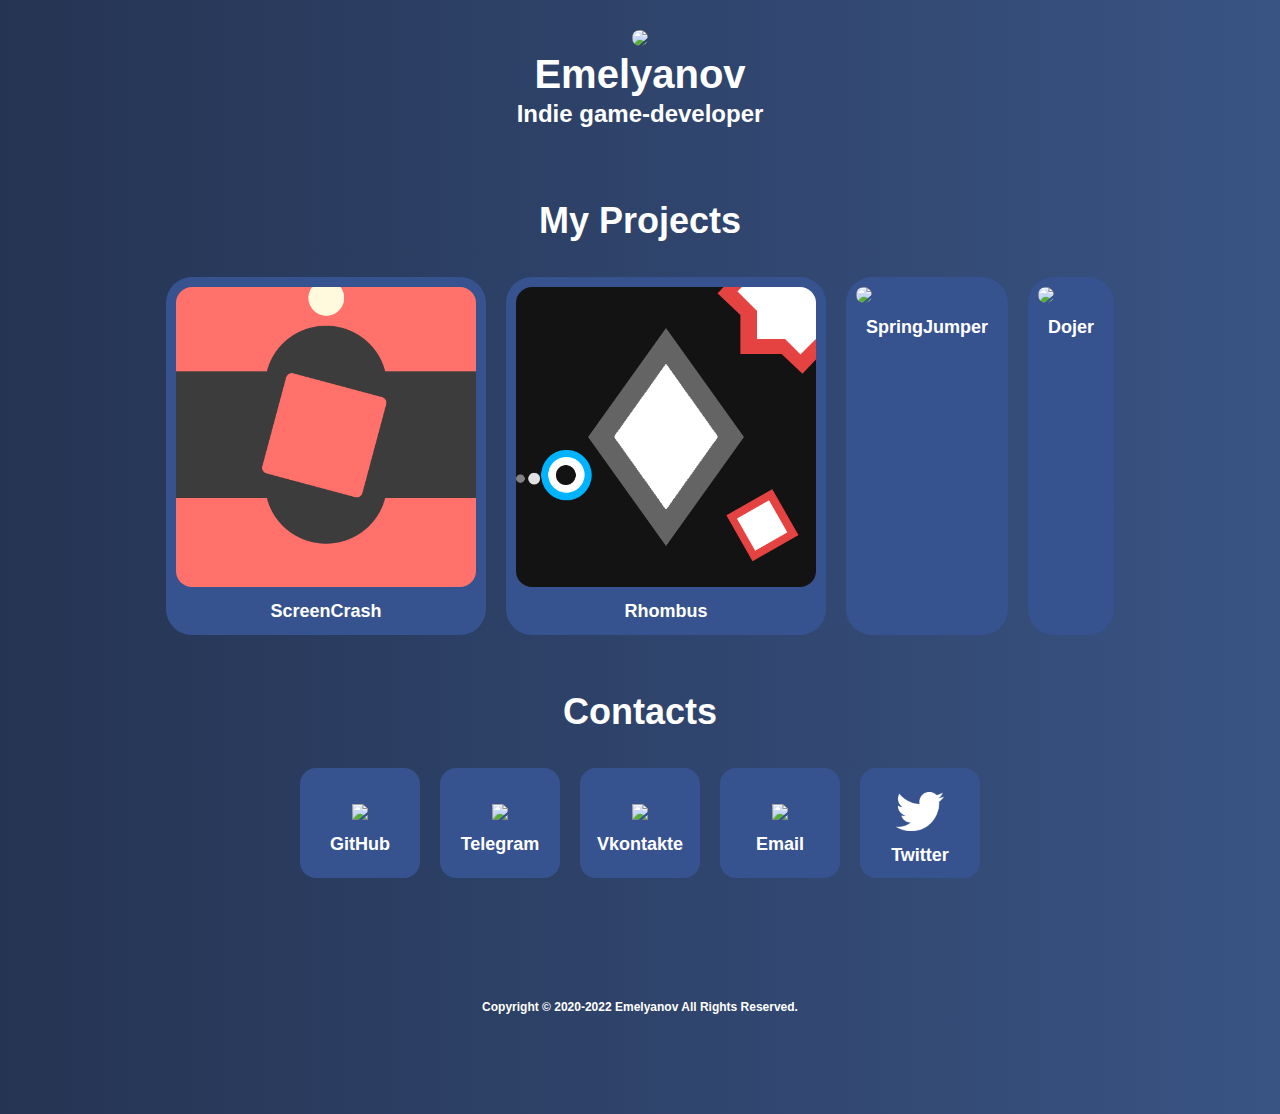
==== index.html @ 0a596e5a "Rename main.html to index.html" ====
<!DOCTYPE html>
<html lang="en">
<head>
    <meta charset="UTF-8">
    <meta http-equiv="X-UA-Compatible" content="IE=edge">
    <meta name="viewport" content="width=device-width, initial-scale=1.0">
    <link rel="shortcut icon" href="img/favicon.ico" type="image/x-icon">
    <link rel="stylesheet" href="css/main.css">
    <title>EmelyanovDev</title>
</head>
<body>
    <div class="wrapper">
        <header class="header">
            <img src="img/MainIcon.png" class="header--item"/>
            <h1 class="header--item">Emelyanov</h1>
            <h3 class="header--item">Indie game-developer</h3>
        </header>
        <main>
            <div class="headline">
                <h2>My Projects</h2>
            </div>
            <section class="content">
                <div class="content--item">
                    <a href="https://play.google.com/store/apps/details?id=com.DefaultCompany.ScreenCrash" target="_blank">
                        <img src="img/ScreenCrash.png"/>
                        <h4>ScreenCrash</h4>
                    </a>
                </div>
                <div class="content--item">
                    <a href="https://play.google.com/store/apps/details?id=com.DefaultCompany.Rhombus" target="_blank">
                        <img src="img/Rhombus.png"/>
                        <h4>Rhombus</h4>
                    </a>
                </div>
                <div class="content--item">
                    <a href="https://play.google.com/store/apps/details?id=com.Emelyanov.SpringJumper" target="_blank">
                        <img src="img/SpringJumper.png"/>
                        <h4>SpringJumper</h4>
                    </a>
                </div>
                <div class="content--item">
                    <a href="https://play.google.com/store/apps/details?id=com.Emelyanov.Dojer" target="_blank">
                        <img src="img/Dojer.png"/>
                        <h4>Dojer</h4>
                    </a>
                </div>
            </section>
            
        </main>
        <footer>
            <div class="headline">
                <h2>Contacts</h2>
            </div>
            <section class="contact">
                <div class="contact--item">
                    <a href="https://github.com/EmelyanovDev" target="_blank">
                        <img src="img/GithubWhite.png"/>
                        <h4>GitHub</h4>
                    </a>
                </div>
                <div class="contact--item">
                    <a href="https://t.me/emelyanovDev" target="_blank">
                        <img src="img/TelegramWhite.png"/>
                        <h4>Telegram</h4>
                    </a>
                </div>
                <div class="contact--item">
                    <a href="https://vk.com/emelyanovdev" target="_blank">
                        <img src="img/VkWhite.png"/>
                        <h4>Vkontakte</h4>
                    </a>
                </div>
                <div class="contact--item">
                    <a href="mailto:emelyanovgamedev@gmail.com" target="_blank">
                        <img src="img/GmailWhite.png"/>
                        <h4>Email</h4>
                    </a>
                </div>
                <div class="contact--item">
                    <a href="https://twitter.com/EmelyanovDev" target="_blank">
                        <img src="img/twitter.png"/>
                        <h4>Twitter</h4>
                    </a>
                </div>
            </section>
            <div class="copyright">
                <span>Copyright © 2020-2022 Emelyanov All Rights Reserved.</span>
            </div>
        </footer>
    </div>
</body>
</html>
---- css/main.css ----
@font-face {
  font-family: 'M PLUS Rounded 1c';
  font-style: normal;
  font-weight: 700;
  font-display: swap;
  src: url(https://fonts.gstatic.com/s/mplusrounded1c/v10/VdGBAYIAV6gnpUpoWwNkYvrugw9RuM064ZsK.ttf) format('truetype');
}
/*************************** Сброс стилей *****************************/
html,
body,
div,
span,
object,
iframe,
h1,
h2,
h3,
h4,
h5,
h6,
p,
blockquote,
pre,
abbr,
address,
cite,
code,
del,
dfn,
em,
img,
ins,
kbd,
q,
samp,
small,
strong,
sub,
sup,
var,
b,
i,
dl,
dt,
dd,
ol,
ul,
li,
fieldset,
form,
label,
legend,
table,
caption,
tbody,
tfoot,
thead,
tr,
th,
td,
article,
aside,
canvas,
details,
figcaption,
figure,
footer,
header,
menu,
nav,
section,
summary,
time,
mark,
audio,
video {
  margin: 0;
  padding: 0;
  border: 0;
  outline: 0;
  font-size: 100%;
  background: transparent;
}
body {
  line-height: 1;
  background-color: #222;
}
article,
aside,
details,
figcaption,
figure,
footer,
header,
menu,
nav,
section {
  display: block;
}
nav ul {
  list-style: none;
}
blockquote,
q {
  quotes: none;
}
blockquote:before,
blockquote:after,
q:before,
q:after {
  content: '';
}
a {
  margin: 0;
  padding: 0;
  font-size: 100%;
  vertical-align: baseline;
  background: transparent;
  text-decoration: none;
  color: black;
}
body {
  background: linear-gradient(90deg, #253453 0%, #395383 100%);
}
.wrapper {
  max-width: 1200px;
  margin: 30px auto 100px auto;
  display: flex;
  flex-direction: column;
}
.header {
  margin-bottom: 30px;
  display: flex;
  flex-direction: column;
  justify-content: center;
}
.header > img {
  max-width: 128px;
  max-height: 128px;
  border-radius: 16px;
}
.header--item {
  align-self: center;
  margin-bottom: 8px;
}

h1 {
  font-family: 'M PLUS Rounded 1c', sans-serif;
  font-weight: 700;
  font-size: 40px;
  font-style: none;
  color: #fff;
}
h2 {
  font-family: 'M PLUS Rounded 1c', sans-serif;
  font-weight: 700;
  font-size: 36px;
  font-style: none;
  color: #fff;
}
h3 {
  font-family: 'M PLUS Rounded 1c', sans-serif;
  font-weight: 700;
  font-size: 24px;
  font-style: none;
  color: #fff;
}
h4 {
  font-family: 'M PLUS Rounded 1c', sans-serif;
  font-weight: 700;
  font-size: 18px;
  font-style: none;
  color: #fff;
}
.headline {
  padding: 9px 0 8px 0;
  border-radius: 16px;
  margin: 30px 0 10px 0;
  text-align: center;
}
.content {
  padding: 10px;
  display: flex;
  flex-wrap: wrap;
  justify-content: center;
}
.content--item {
  background-color: rgba(55, 83, 143, 1);
  padding: 10px;
  margin: 10px;
  border-radius: 26px;
  transition: 0.1s;
}
.content--item:hover {
  background-color: rgba(55, 83, 143, 0.5);
}
.content--item > a > img {
  border-radius: 16px;
  max-width: 300px;
  max-height: 300px;
}
.content--item > a > h4 {
  margin: 12px 10px 5px 10px;
  text-align: center;
}
.contact {
  padding: 10px;
  display: flex;
  flex-wrap: wrap;
  justify-content: center;
}
.contact--item {
  background-color: rgba(55, 83, 143, 1);
  border-radius: 16px;
  width: 120px;
  height: 110px;
  margin: 10px;
  display: flex;
  flex-direction: column;
  justify-content: center;
  transition: 0.1s;
}
.contact--item > a {
  display: flex;
  flex-direction: column;
  justify-content: center;
  padding: 10px;
}
.contact--item:hover{
  background-color: rgba(55, 83, 143, 0.5);
}
.contact--item > a > img {
  max-width: 48px;
  max-height: 48px;
  padding: 10px;
  align-self: center;
}
.contact--item > a > h4 {
  margin-top: 5px;
  align-self: center;
}
.copyright {
  text-align: center;
  margin-top: 100px ;
}
.copyright > span {
  font-family: 'M PLUS Rounded 1c', sans-serif;
  font-weight: 700;
  font-size: 12px;
  font-style: none;
  color: #fff;
}
/*# sourceMappingURL=main.css.map */
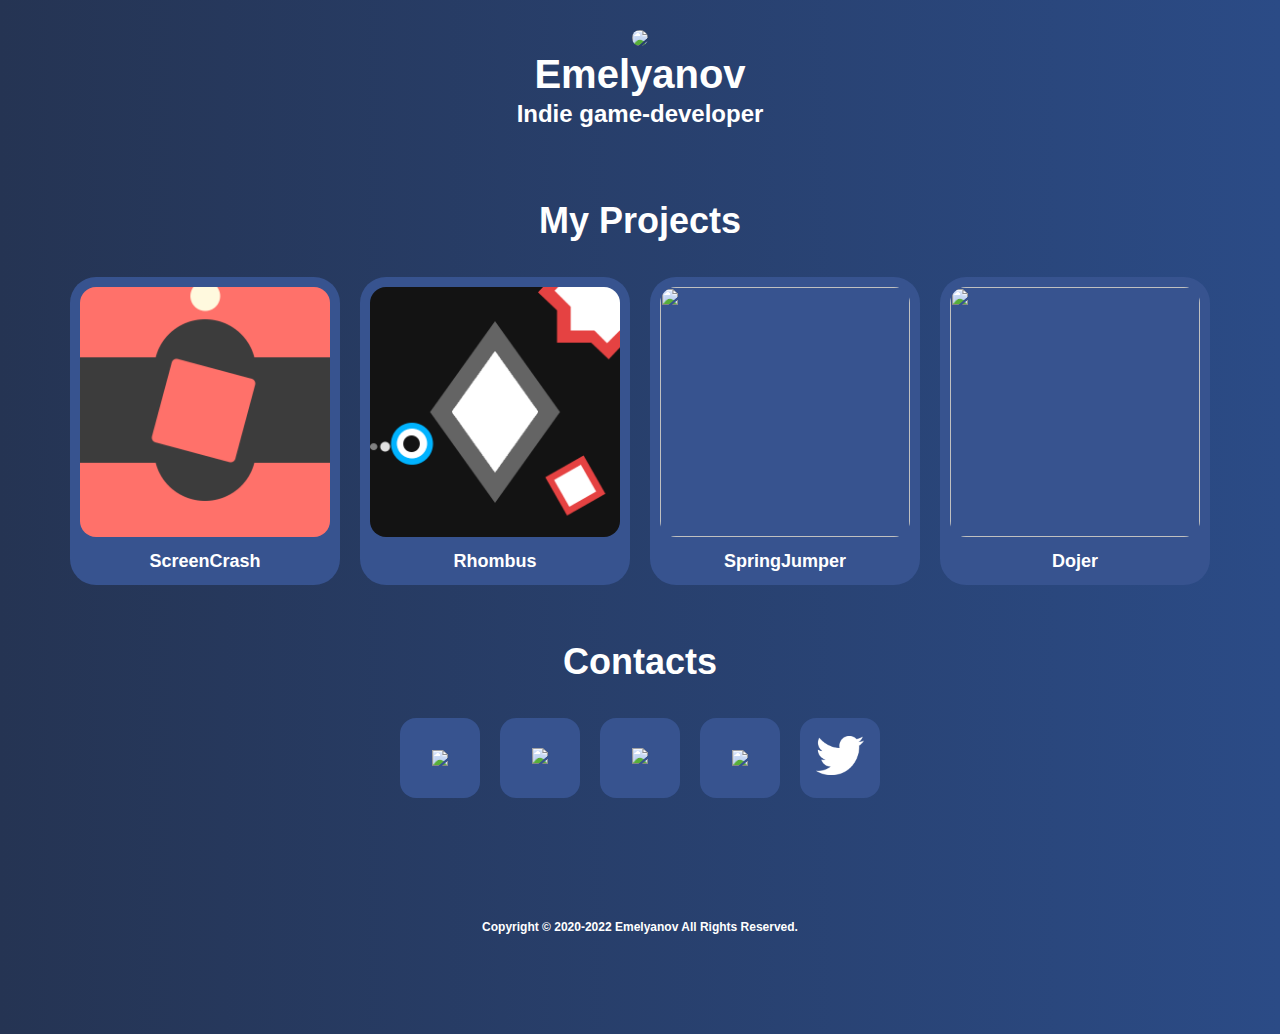
==== commit 04d109d4: "Remove contacts names" ====
--- a/index.html
+++ b/index.html
@@ -55,31 +55,31 @@
                 <div class="contact--item">
                     <a href="https://github.com/EmelyanovDev" target="_blank">
                         <img src="img/GithubWhite.png"/>
-                        <h4>GitHub</h4>
+                        <h4</h4>
                     </a>
                 </div>
                 <div class="contact--item">
                     <a href="https://t.me/emelyanovDev" target="_blank">
                         <img src="img/TelegramWhite.png"/>
-                        <h4>Telegram</h4>
+                        <h4></h4>
                     </a>
                 </div>
                 <div class="contact--item">
                     <a href="https://vk.com/emelyanovdev" target="_blank">
                         <img src="img/VkWhite.png"/>
-                        <h4>Vkontakte</h4>
+                        <h4></h4>
                     </a>
                 </div>
                 <div class="contact--item">
                     <a href="mailto:emelyanovgamedev@gmail.com" target="_blank">
                         <img src="img/GmailWhite.png"/>
-                        <h4>Email</h4>
+                        <h</h4>
                     </a>
                 </div>
                 <div class="contact--item">
                     <a href="https://twitter.com/EmelyanovDev" target="_blank">
                         <img src="img/twitter.png"/>
-                        <h4>Twitter</h4>
+                        <h4></h4>
                     </a>
                 </div>
             </section>
--- a/css/main.css
+++ b/css/main.css
@@ -120,7 +120,7 @@
   color: black;
 }
 body {
-  background: linear-gradient(90deg, #253453 0%, #395383 100%);
+  background: linear-gradient(90deg, #253453 0%, #2b4b86 100%);
 }
 .wrapper {
   max-width: 1200px;
@@ -138,6 +138,10 @@
   max-width: 128px;
   max-height: 128px;
   border-radius: 16px;
+  transition: 0.1s;
+}
+.header > img:hover {
+  opacity: 0.8;
 }
 .header--item {
   align-self: center;
@@ -192,12 +196,12 @@
   transition: 0.1s;
 }
 .content--item:hover {
-  background-color: rgba(55, 83, 143, 0.5);
+  background-color: rgba(55, 83, 143, 0.7);
 }
 .content--item > a > img {
   border-radius: 16px;
-  max-width: 300px;
-  max-height: 300px;
+  width: 250px;
+  height: 250px;
 }
 .content--item > a > h4 {
   margin: 12px 10px 5px 10px;
@@ -212,8 +216,8 @@
 .contact--item {
   background-color: rgba(55, 83, 143, 1);
   border-radius: 16px;
-  width: 120px;
-  height: 110px;
+  width: 80px;
+  height: 80px;
   margin: 10px;
   display: flex;
   flex-direction: column;
@@ -227,7 +231,7 @@
   padding: 10px;
 }
 .contact--item:hover{
-  background-color: rgba(55, 83, 143, 0.5);
+  background-color: rgba(55, 83, 143, 0.7);
 }
 .contact--item > a > img {
   max-width: 48px;
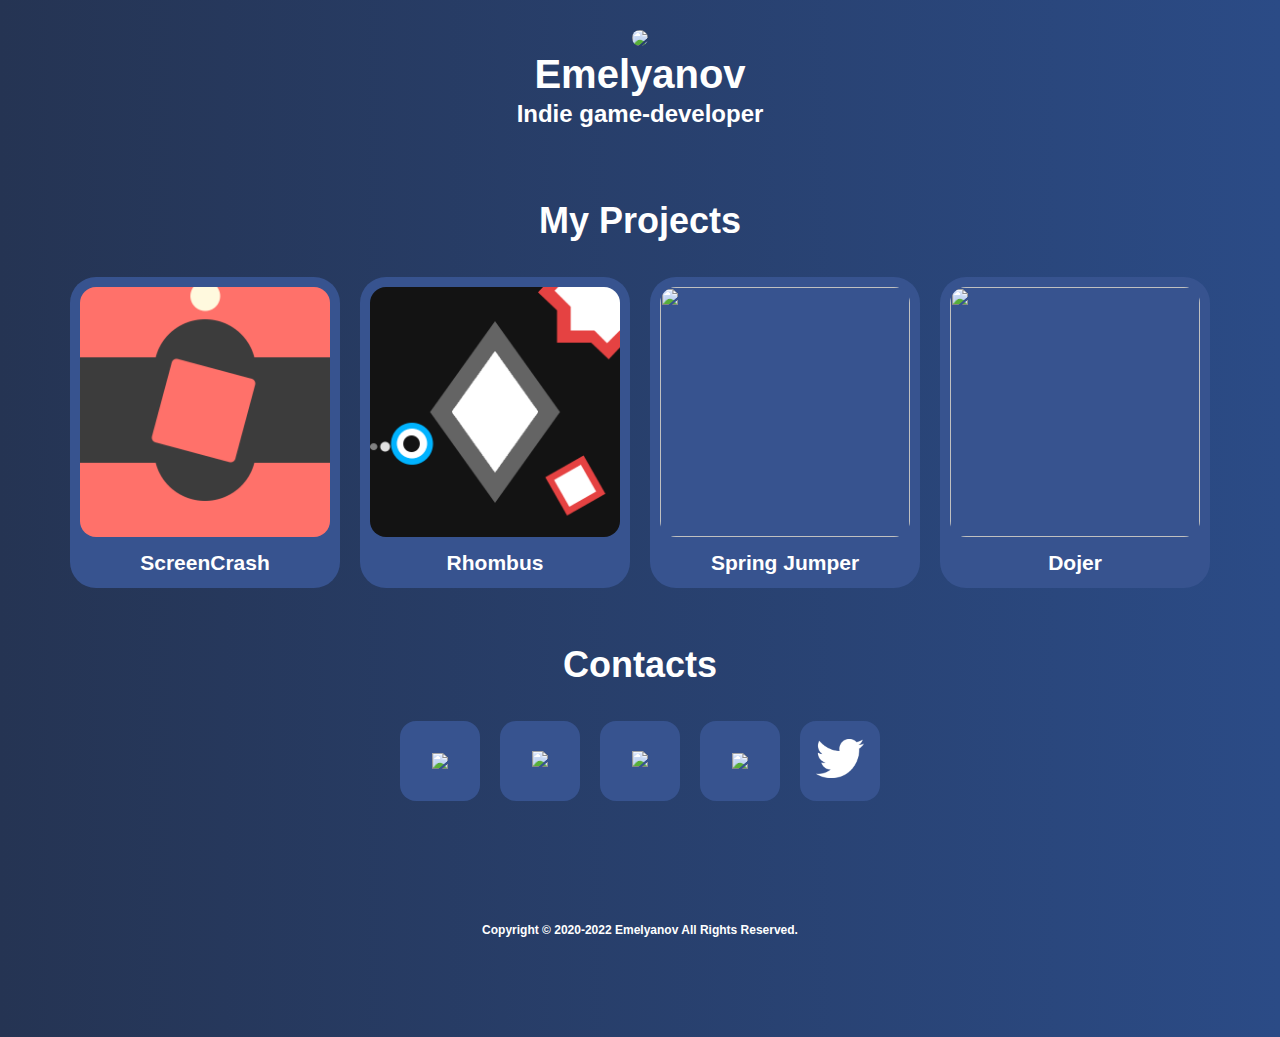
==== commit d7cc6f6a: "Fix font" ====
--- a/index.html
+++ b/index.html
@@ -35,7 +35,7 @@
                 <div class="content--item">
                     <a href="https://play.google.com/store/apps/details?id=com.Emelyanov.SpringJumper" target="_blank">
                         <img src="img/SpringJumper.png"/>
-                        <h4>SpringJumper</h4>
+                        <h4>Spring Jumper</h4>
                     </a>
                 </div>
                 <div class="content--item">
--- a/css/main.css
+++ b/css/main.css
@@ -172,7 +172,7 @@
 h4 {
   font-family: 'M PLUS Rounded 1c', sans-serif;
   font-weight: 700;
-  font-size: 18px;
+  font-size: 21px;
   font-style: none;
   color: #fff;
 }
